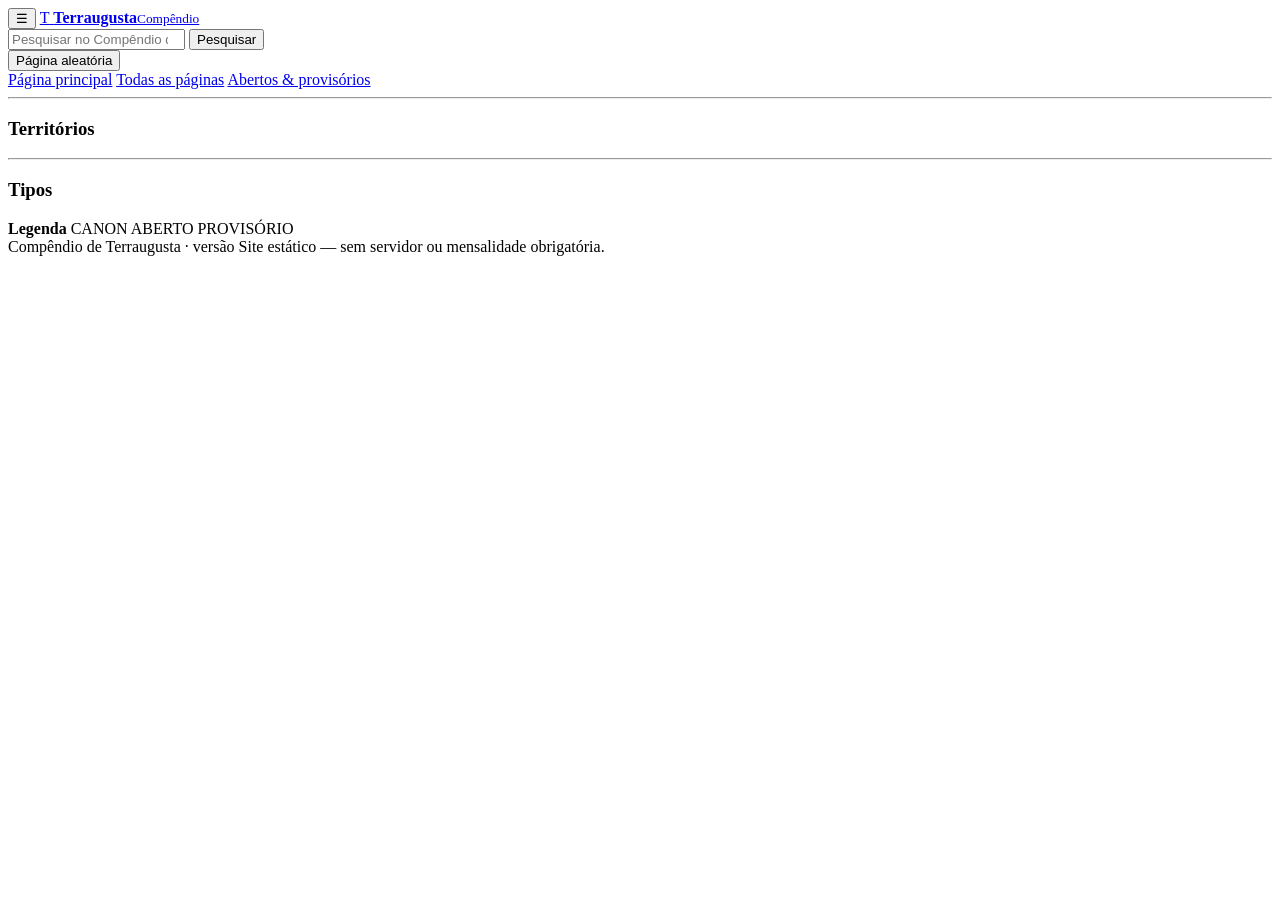
==== index.html @ 4ff71f9f "Add Terraugusta compendium homepage" ====
<!doctype html>
<html lang="pt-BR">
<head>
  <meta charset="utf-8">
  <meta name="viewport" content="width=device-width, initial-scale=1">
  <meta name="description" content="Compêndio wiki de Terraugusta">
  <title>Compêndio de Terraugusta</title>
  <link rel="stylesheet" href="styles.css">
</head>
<body>
  <header class="topbar">
    <button class="menu-button" id="menuButton" aria-label="Abrir menu">☰</button>
    <a class="brand" href="#home">
      <span class="brand-mark">T</span>
      <span><strong>Terraugusta</strong><small>Compêndio</small></span>
    </a>
    <div class="search-wrap">
      <input id="searchInput" type="search" placeholder="Pesquisar no Compêndio de Terraugusta" autocomplete="off">
      <button id="searchButton">Pesquisar</button>
      <div id="searchSuggestions" class="suggestions"></div>
    </div>
    <button id="randomButton" class="ghost">Página aleatória</button>
  </header>

  <div class="layout">
    <aside id="sidebar" class="sidebar">
      <nav>
        <a href="#home">Página principal</a>
        <a href="#all">Todas as páginas</a>
        <a href="#issues">Abertos & provisórios</a>
        <hr>
        <h3>Territórios</h3>
        <div id="regionLinks"></div>
        <hr>
        <h3>Tipos</h3>
        <div id="typeLinks"></div>
      </nav>
      <div class="sidebar-note">
        <strong>Legenda</strong>
        <span class="badge canon">CANON</span>
        <span class="badge open">ABERTO</span>
        <span class="badge provisional">PROVISÓRIO</span>
      </div>
    </aside>

    <main id="content" class="content" tabindex="-1"></main>
  </div>

  <footer>
    <span>Compêndio de Terraugusta · versão <span id="version"></span></span>
    <span>Site estático — sem servidor ou mensalidade obrigatória.</span>
  </footer>

  <script src="data.js"></script>
  <script src="app.js"></script>
</body>
</html>
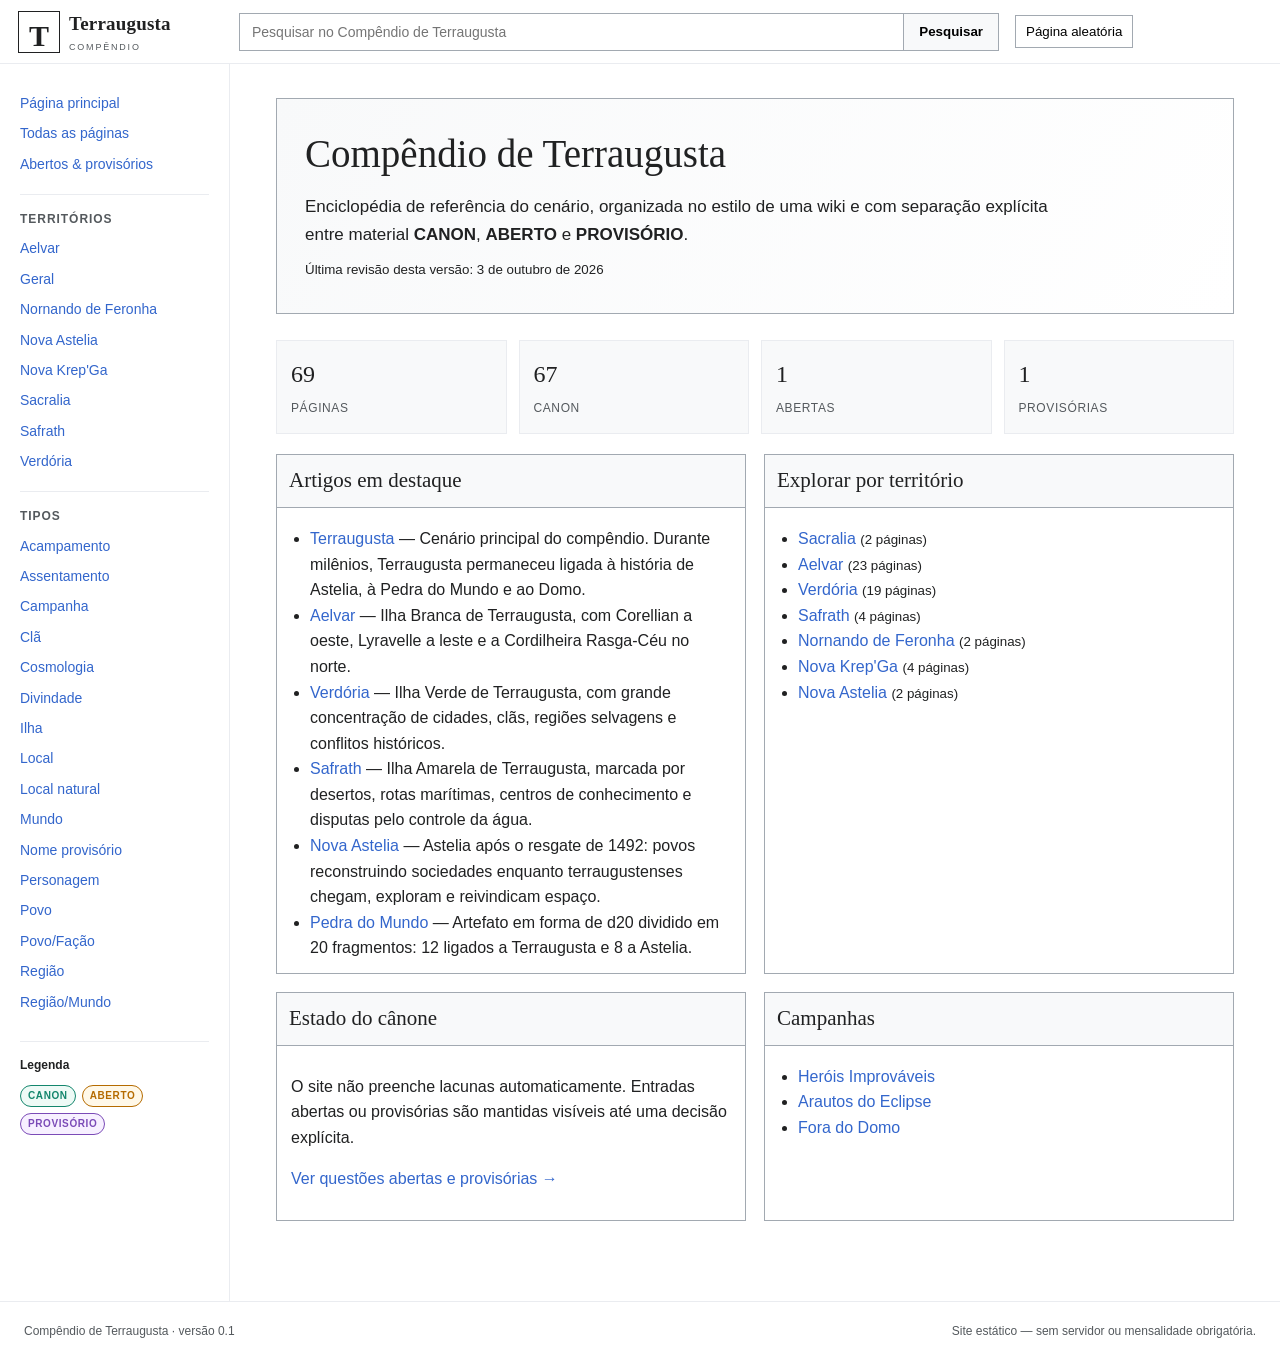
==== commit 6ee6fd2d: "Load modular Terraugusta lore data" ====
--- a/index.html
+++ b/index.html
@@ -51,7 +51,13 @@
     <span>Site estático — sem servidor ou mensalidade obrigatória.</span>
   </footer>
 
-  <script src="data.js"></script>
+  <script src="data-base.js"></script>
+  <script src="data-1.js"></script>
+  <script src="data-2.js"></script>
+  <script src="data-3.js"></script>
+  <script src="data-4.js"></script>
+  <script src="data-5.js"></script>
+  <script src="data-6.js"></script>
   <script src="app.js"></script>
 </body>
 </html>
--- a/styles.css
+++ b/styles.css
@@ -0,0 +1,113 @@
+:root{
+  --paper:#fff;
+  --ink:#202122;
+  --muted:#54595d;
+  --line:#a2a9b1;
+  --soft:#eaecf0;
+  --blue:#36c;
+  --blue2:#3056a8;
+  --panel:#f8f9fa;
+  --canon:#14866d;
+  --open:#b56b00;
+  --prov:#7b4bb7;
+  --shadow:0 1px 4px rgba(0,0,0,.10);
+}
+*{box-sizing:border-box}
+html{scroll-behavior:smooth}
+body{margin:0;color:var(--ink);background:var(--paper);font-family:-apple-system,BlinkMacSystemFont,"Segoe UI",Roboto,Inter,Arial,sans-serif;line-height:1.6}
+a{color:var(--blue);text-decoration:none}
+a:hover{text-decoration:underline}
+.topbar{position:sticky;top:0;z-index:20;display:flex;align-items:center;gap:16px;min-height:64px;padding:8px 18px;border-bottom:1px solid var(--soft);background:rgba(255,255,255,.96);backdrop-filter:blur(8px)}
+.brand{display:flex;align-items:center;gap:9px;color:var(--ink);min-width:205px}
+.brand:hover{text-decoration:none}
+.brand-mark{width:42px;height:42px;display:grid;place-items:center;border:1px solid var(--ink);font-family:Georgia,serif;font-size:30px;font-weight:700}
+.brand strong{font-family:Georgia,"Times New Roman",serif;font-size:19px;letter-spacing:.2px}
+.brand small{display:block;text-transform:uppercase;letter-spacing:1.8px;font-size:9px;color:var(--muted)}
+.search-wrap{position:relative;display:flex;flex:1;max-width:760px}
+.search-wrap input{width:100%;height:38px;padding:0 12px;border:1px solid var(--line);border-right:0;font-size:14px}
+.search-wrap input:focus{outline:2px solid var(--blue);outline-offset:-2px}
+.search-wrap button{height:38px;border:1px solid var(--line);background:var(--panel);font-weight:600;padding:0 15px;cursor:pointer}
+.suggestions{display:none;position:absolute;left:0;right:84px;top:41px;background:white;border:1px solid var(--line);box-shadow:var(--shadow);max-height:360px;overflow:auto}
+.suggestions.show{display:block}
+.suggestion{display:block;padding:9px 12px;border-bottom:1px solid var(--soft);color:var(--ink)}
+.suggestion:hover{background:var(--panel);text-decoration:none}
+.suggestion small{display:block;color:var(--muted)}
+.ghost,.menu-button{border:1px solid var(--line);background:white;padding:8px 10px;cursor:pointer}
+.menu-button{display:none;font-size:20px;border:0}
+.layout{display:grid;grid-template-columns:230px minmax(0,1fr);max-width:1500px;margin:auto}
+.sidebar{padding:24px 20px;min-height:calc(100vh - 64px);border-right:1px solid var(--soft);background:#fff}
+.sidebar nav>a,.sidebar nav div a{display:block;padding:4px 0;font-size:14px}
+.sidebar h3{margin:10px 0 4px;font-size:12px;color:var(--muted);text-transform:uppercase;letter-spacing:.08em}
+.sidebar hr{border:0;border-top:1px solid var(--soft);margin:15px 0}
+.sidebar-note{margin-top:24px;padding-top:14px;border-top:1px solid var(--soft);display:flex;gap:6px;flex-wrap:wrap;font-size:12px}
+.sidebar-note strong{width:100%;margin-bottom:4px}
+.content{padding:34px 46px 80px;max-width:1150px}
+.page-title{margin:0;font-family:Georgia,"Times New Roman",serif;font-size:38px;font-weight:400;line-height:1.15}
+.subtitle{color:var(--muted);margin:6px 0 20px}
+.rule{border:0;border-top:1px solid var(--line);margin:8px 0 20px}
+.lead{font-size:17px}
+.hero{background:linear-gradient(120deg,#f8f9fa,#fff);border:1px solid var(--line);padding:24px 28px;margin-bottom:26px}
+.hero h1{margin:0 0 5px;font-family:Georgia,serif;font-weight:400;font-size:39px}
+.hero p{max-width:760px;margin:8px 0}
+.stats{display:grid;grid-template-columns:repeat(4,minmax(110px,1fr));gap:12px;margin:20px 0}
+.stat{background:var(--panel);border:1px solid var(--soft);padding:14px}
+.stat strong{display:block;font-size:24px;font-family:Georgia,serif;font-weight:400}
+.stat span{font-size:12px;color:var(--muted);text-transform:uppercase;letter-spacing:.05em}
+.grid{display:grid;grid-template-columns:repeat(2,minmax(0,1fr));gap:18px}
+.card{border:1px solid var(--line);background:#fff}
+.card h2,.card h3{font-family:Georgia,serif;font-weight:400}
+.card h2{font-size:21px;margin:0;padding:9px 12px;background:var(--panel);border-bottom:1px solid var(--line)}
+.card .card-body{padding:12px 14px}
+.card ul{margin:6px 0 0;padding-left:19px}
+.article-header{display:flex;gap:18px;align-items:flex-start;justify-content:space-between}
+.article-meta{min-width:260px;width:31%;border:1px solid var(--line);background:var(--panel);font-size:13px;margin:4px 0 18px 18px;float:right}
+.article-meta h3{margin:0;padding:8px 10px;text-align:center;background:#d8e4f5;font-family:Georgia,serif;font-size:18px}
+.article-meta dl{display:grid;grid-template-columns:90px 1fr;margin:0}
+.article-meta dt,.article-meta dd{margin:0;padding:7px 9px;border-top:1px solid var(--soft)}
+.article-meta dt{font-weight:700}
+.article h2{font-family:Georgia,"Times New Roman",serif;font-weight:400;border-bottom:1px solid var(--line);font-size:25px;margin:28px 0 8px}
+.toc{display:inline-block;min-width:260px;max-width:520px;background:var(--panel);border:1px solid var(--line);padding:10px 14px;margin:8px 0 18px}
+.toc strong{display:block;text-align:center}
+.toc ol{margin:5px 0;padding-left:24px}
+.badge{display:inline-block;padding:2px 7px;border-radius:999px;font-size:10px;font-weight:800;letter-spacing:.06em;border:1px solid currentColor;vertical-align:middle}
+.badge.canon{color:var(--canon);background:#eefaf6}
+.badge.open{color:var(--open);background:#fff8e8}
+.badge.provisional{color:var(--prov);background:#f7f0ff}
+.list-toolbar{display:flex;gap:8px;align-items:center;flex-wrap:wrap;margin:14px 0}
+.chip{border:1px solid var(--line);background:white;border-radius:999px;padding:5px 10px;cursor:pointer}
+.chip.active{background:#eaecf0;font-weight:700}
+.page-list{border-top:1px solid var(--soft)}
+.page-row{display:grid;grid-template-columns:minmax(180px,1fr) 130px 140px 90px;gap:12px;align-items:center;padding:10px 4px;border-bottom:1px solid var(--soft)}
+.page-row .title{font-weight:600}
+.page-row small{color:var(--muted)}
+.issue{padding:14px 16px;margin:12px 0;border-left:4px solid var(--open);background:var(--panel)}
+.issue.provisional{border-left-color:var(--prov)}
+.related{display:flex;flex-wrap:wrap;gap:7px;margin-top:8px}
+.related a{border:1px solid var(--soft);background:var(--panel);padding:3px 7px;border-radius:3px}
+.notice{border:1px solid #f1c40f;background:#fffbea;padding:10px 14px;margin:16px 0}
+.empty{padding:30px;border:1px dashed var(--line);background:var(--panel);text-align:center}
+footer{display:flex;justify-content:space-between;gap:20px;border-top:1px solid var(--soft);padding:20px max(24px,calc((100vw - 1500px)/2 + 24px));font-size:12px;color:var(--muted)}
+@media(max-width:900px){
+  .topbar{flex-wrap:wrap;gap:8px}
+  .brand{min-width:auto}
+  .brand strong,.brand small{display:none}
+  .search-wrap{order:3;flex-basis:100%}
+  .ghost{margin-left:auto}
+  .menu-button{display:block}
+  .layout{grid-template-columns:1fr}
+  .sidebar{position:fixed;z-index:15;left:-260px;top:64px;width:250px;height:calc(100vh - 64px);overflow:auto;box-shadow:var(--shadow);transition:left .2s}
+  .sidebar.open{left:0}
+  .content{padding:26px 20px 60px}
+  .grid{grid-template-columns:1fr}
+  .stats{grid-template-columns:repeat(2,1fr)}
+  .article-meta{float:none;width:100%;margin:10px 0 20px}
+  .page-row{grid-template-columns:1fr 90px}
+  .page-row .region,.page-row .type{display:none}
+  footer{flex-direction:column}
+}
+@media print{
+  .topbar,.sidebar,footer,.list-toolbar{display:none!important}
+  .layout{display:block}
+  .content{max-width:none;padding:0}
+  a{color:inherit;text-decoration:none}
+}
